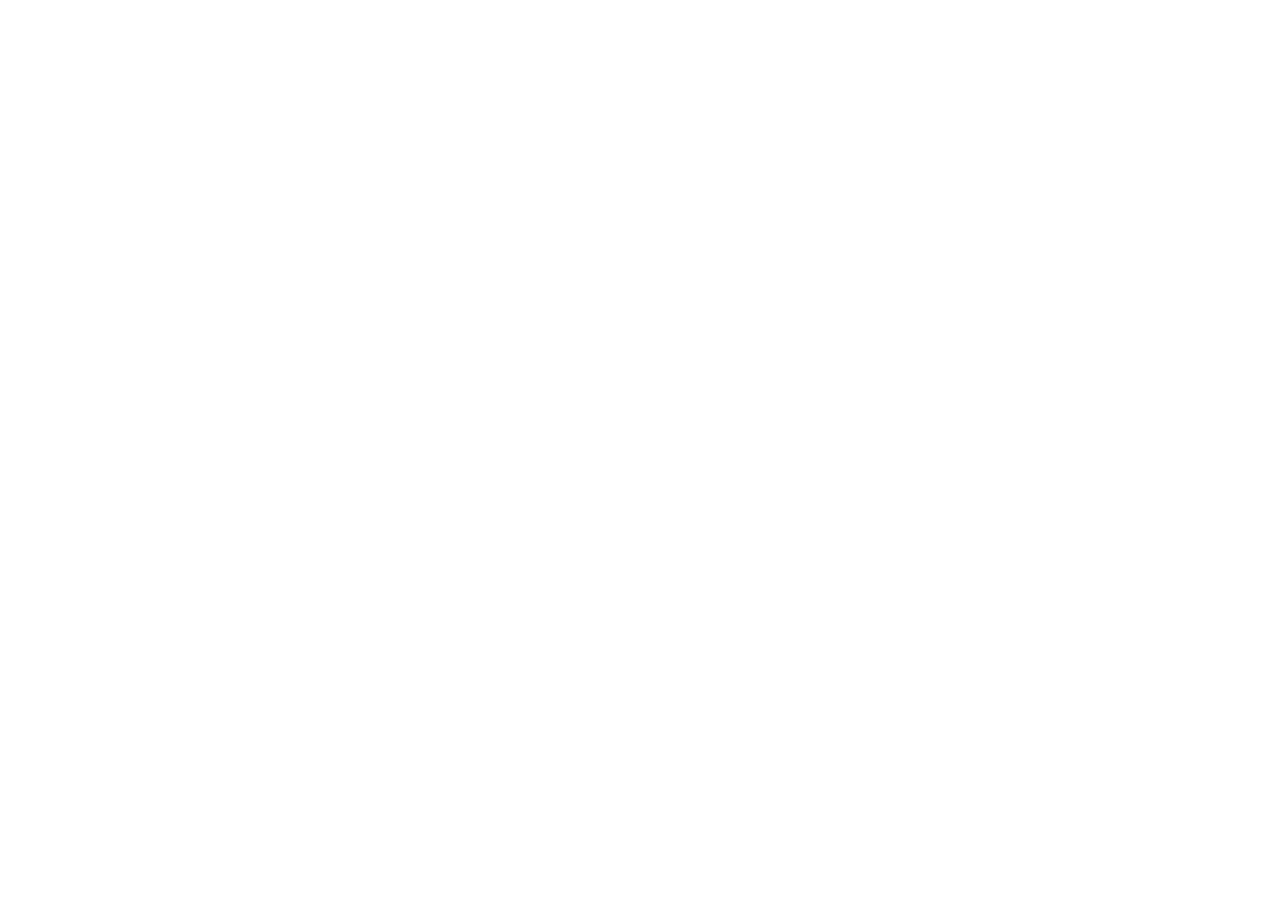
==== Raster/index.html @ d41b0ab7 "go" ====
<!DOCTYPE html>
<html lang="en">
<head>
    <meta charset="UTF-8">
    <meta http-equiv="X-UA-Compatible" content="IE=edge">
    <meta name="viewport" content="width=device-width, initial-scale=1.0">
    <title>Grid</title>
    <link rel="stylesheet" href="Raster/css/style.css">
    <link rel="icon" type="image/gif" href="Raster/css/favicon.png">
</head>
<body>
    <section>

        
    </section>
</body>
</html>
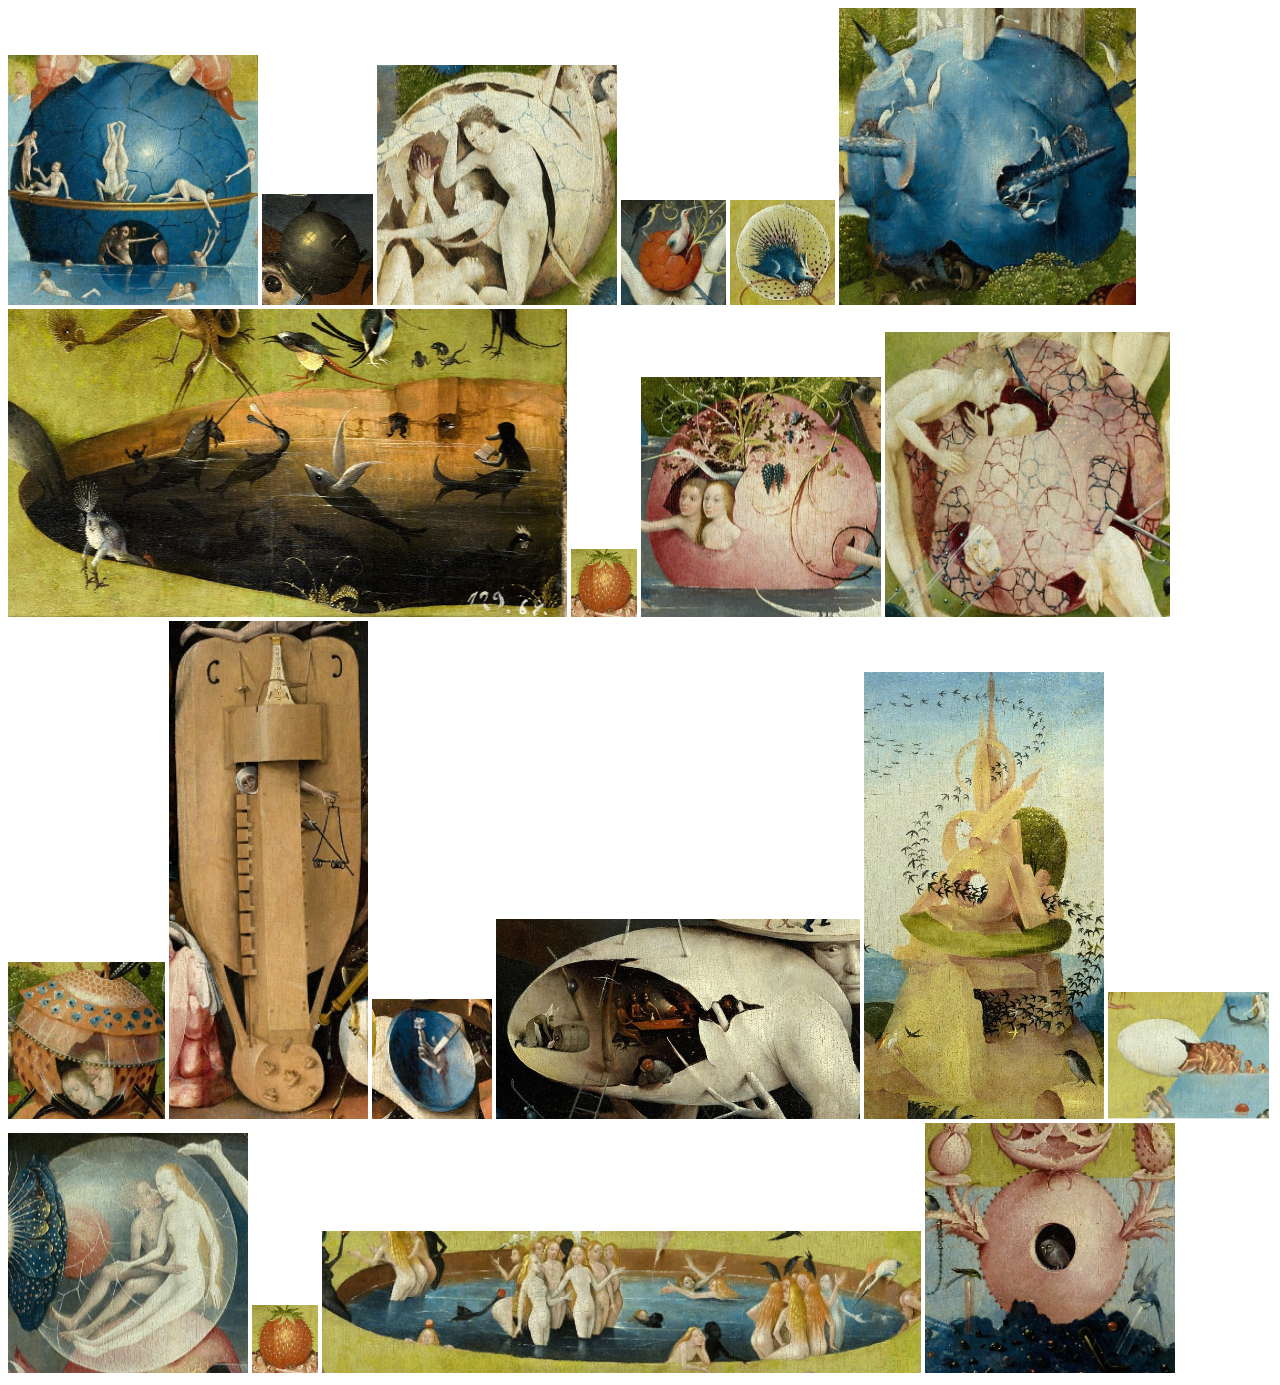
==== commit da5bcc86: "all" ====
--- a/Raster/index.html
+++ b/Raster/index.html
@@ -5,11 +5,32 @@
     <meta http-equiv="X-UA-Compatible" content="IE=edge">
     <meta name="viewport" content="width=device-width, initial-scale=1.0">
     <title>Grid</title>
-    <link rel="stylesheet" href="Raster/css/style.css">
-    <link rel="icon" type="image/gif" href="Raster/css/favicon.png">
-</head>
+    <link rel="stylesheet" href="Assets/style.css">
+
 <body>
     <section>
+        <div class="grid">
+            <img src="images/Ausschnitt-0.png"  id="one" alt="">
+            <img src="images/Ausschnitt-1.png"  alt="">
+            <img src="images/Ausschnitt-2.png"  id="two" alt="">
+            <img src="images/Ausschnitt-4.png"  id="three" alt="">
+            <img src="images/Ausschnitt-3.png"  alt="">
+            <img src="images/Ausschnitt-5.png"  alt="">
+            <img src="images/Ausschnitt-6.png"  id="four" alt="">
+            <img src="images/Ausschnitt-7.png"  id="five" alt="">
+            <img src="images/Ausschnitt-9.png"  alt="">
+            <img src="images/Ausschnitt-8.png"  alt="">
+            <img src="images/Ausschnitt-11.png"  id="six" alt="">
+            <img src="images/Ausschnitt-10.png"  id="seven" alt="">
+            <img src="images/Ausschnitt-12.png"  alt="">
+            <img src="images/Ausschnitt-13.png"  alt="">
+            <img src="images/Ausschnitt-15.png"  id="eight" alt="">
+            <img src="images/Ausschnitt-19.png"  id="nine" alt="">
+            <img src="images/Ausschnitt-16.png"  alt="">
+            <img src="images/Ausschnitt-7.png"  alt="">
+            <img src="images/Ausschnitt-14.png"  id="ten" alt="">
+            <img src="images/Ausschnitt-18.png"  id="eleven" alt="">
+        </div>
 
         
     </section>
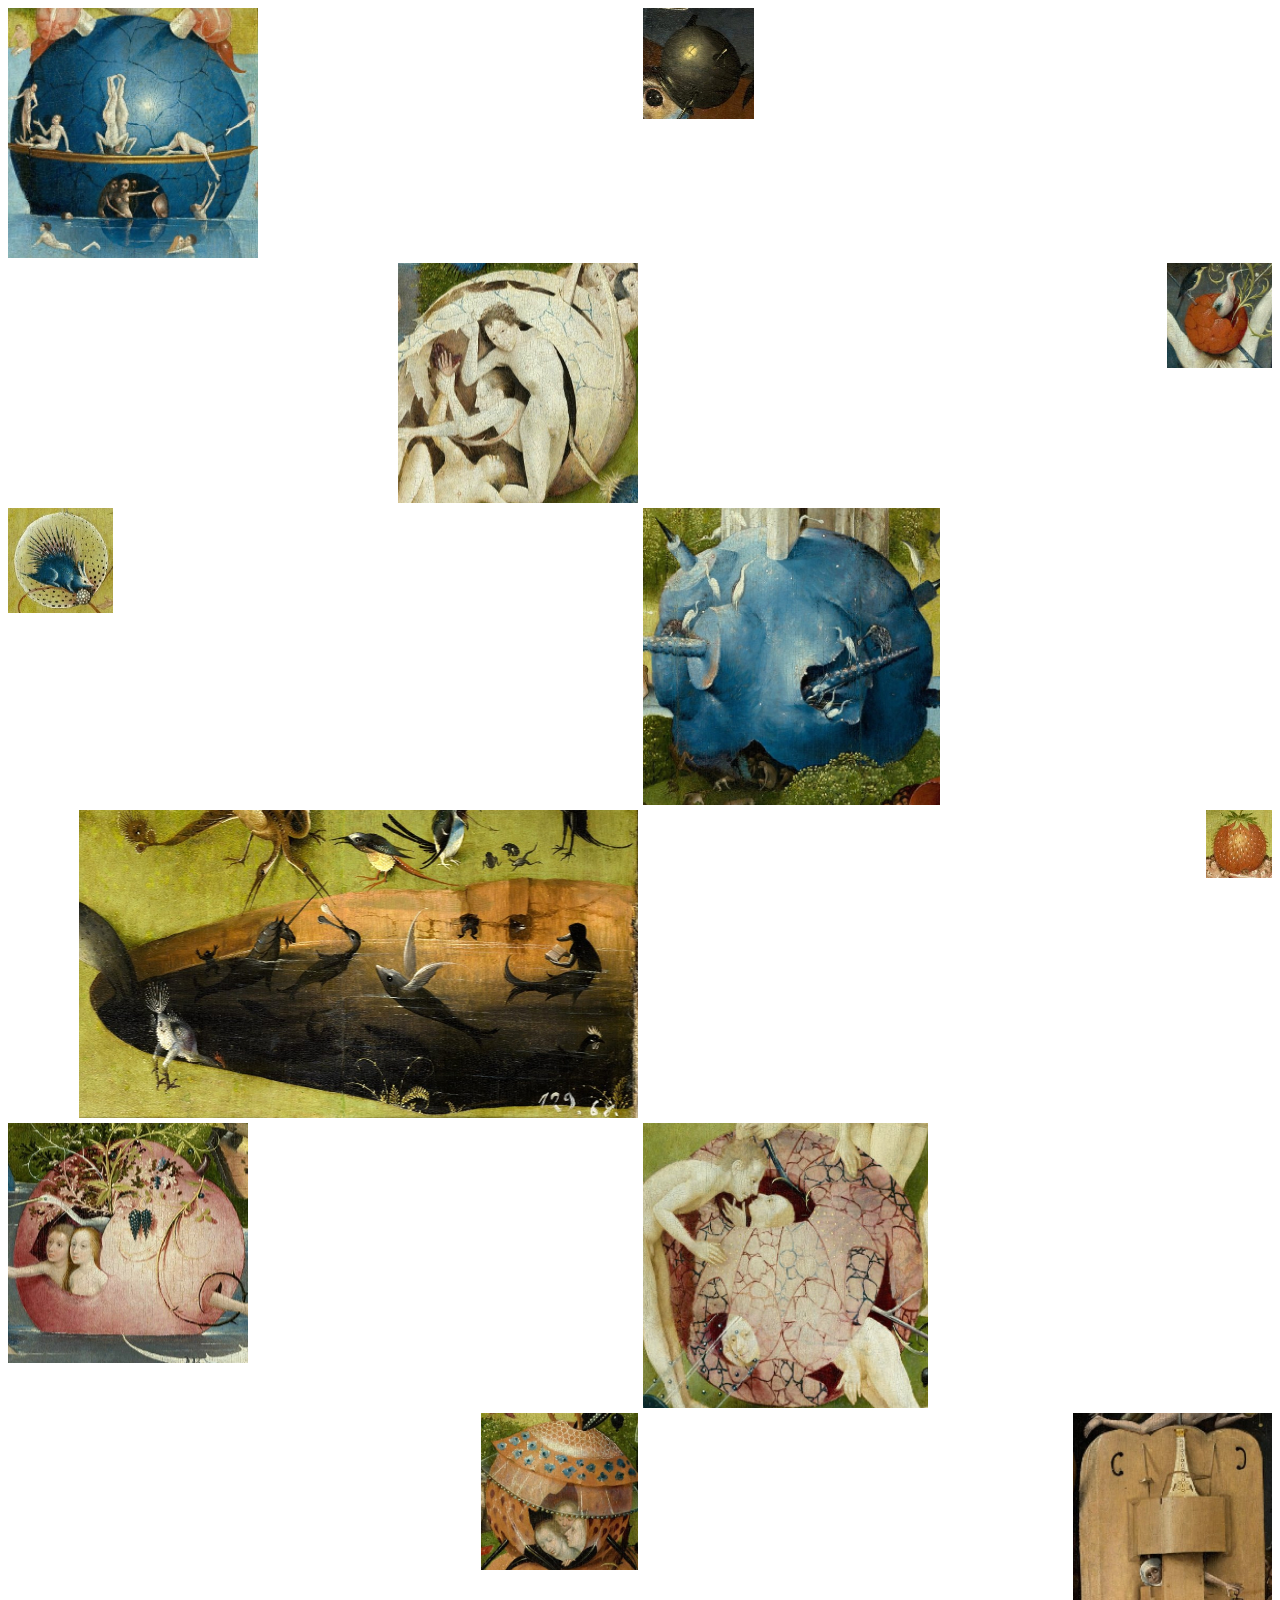
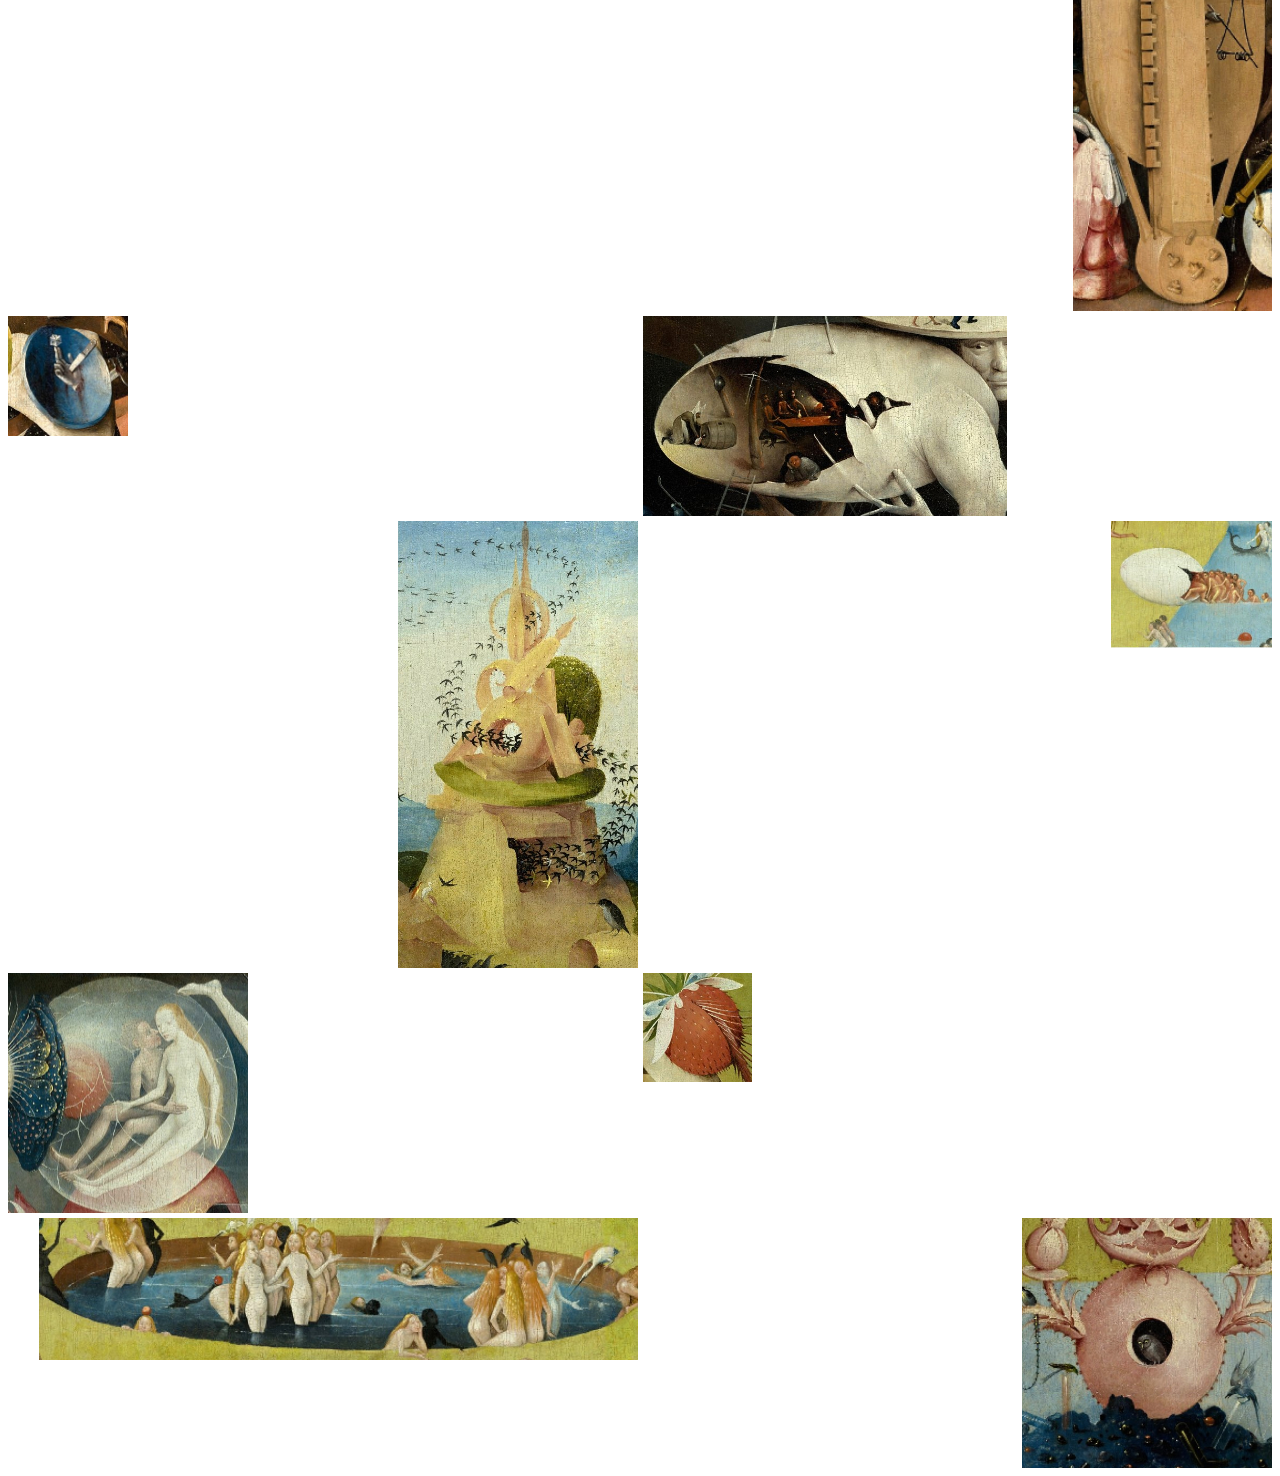
==== commit 00b34291: "go" ====
--- a/Raster/index.html
+++ b/Raster/index.html
@@ -5,7 +5,7 @@
     <meta http-equiv="X-UA-Compatible" content="IE=edge">
     <meta name="viewport" content="width=device-width, initial-scale=1.0">
     <title>Grid</title>
-    <link rel="stylesheet" href="Assets/style.css">
+    <link rel="stylesheet" href="css/style.css">
 
 <body>
     <section>
@@ -27,12 +27,10 @@
             <img src="images/Ausschnitt-15.png"  id="eight" alt="">
             <img src="images/Ausschnitt-19.png"  id="nine" alt="">
             <img src="images/Ausschnitt-16.png"  alt="">
-            <img src="images/Ausschnitt-7.png"  alt="">
+            <img src="images/Ausschnitt-17.png"  alt="">
             <img src="images/Ausschnitt-14.png"  id="ten" alt="">
             <img src="images/Ausschnitt-18.png"  id="eleven" alt="">
         </div>
-
-        
     </section>
 </body>
 </html>
--- a/Raster/css/style.css
+++ b/Raster/css/style.css
@@ -0,0 +1,68 @@
+body{
+margin: none;
+
+}
+.section {
+    min-height: 100vh;
+}
+
+
+.grid {
+    display: grid;
+    grid-template-columns: 1fr 1fr;
+    grid-template-rows: auto auto;
+    flex: 1;
+    grid-column-gap: 5px;
+    grid-row-gap: 5px;
+
+}
+
+@media screen and (max-width: 479px) {
+    .grid {
+        grid-template-columns: 1fr;
+    }
+}
+
+#one {
+    align-self: stretch;
+}
+
+#two {
+    justify-self: end;
+}
+
+#three {
+    justify-self: end;
+}
+
+#four {
+    justify-self: end;
+}
+
+#five {
+    justify-self: end;
+}
+
+#six {
+    justify-self: end;
+}
+
+#seven {
+    justify-self: end;
+}
+
+#eight {
+    justify-self: end;
+}
+
+#nine {
+    justify-self: end;
+}
+
+#ten {
+    justify-self: end;
+}
+
+#eleven {
+    justify-self: end;
+}
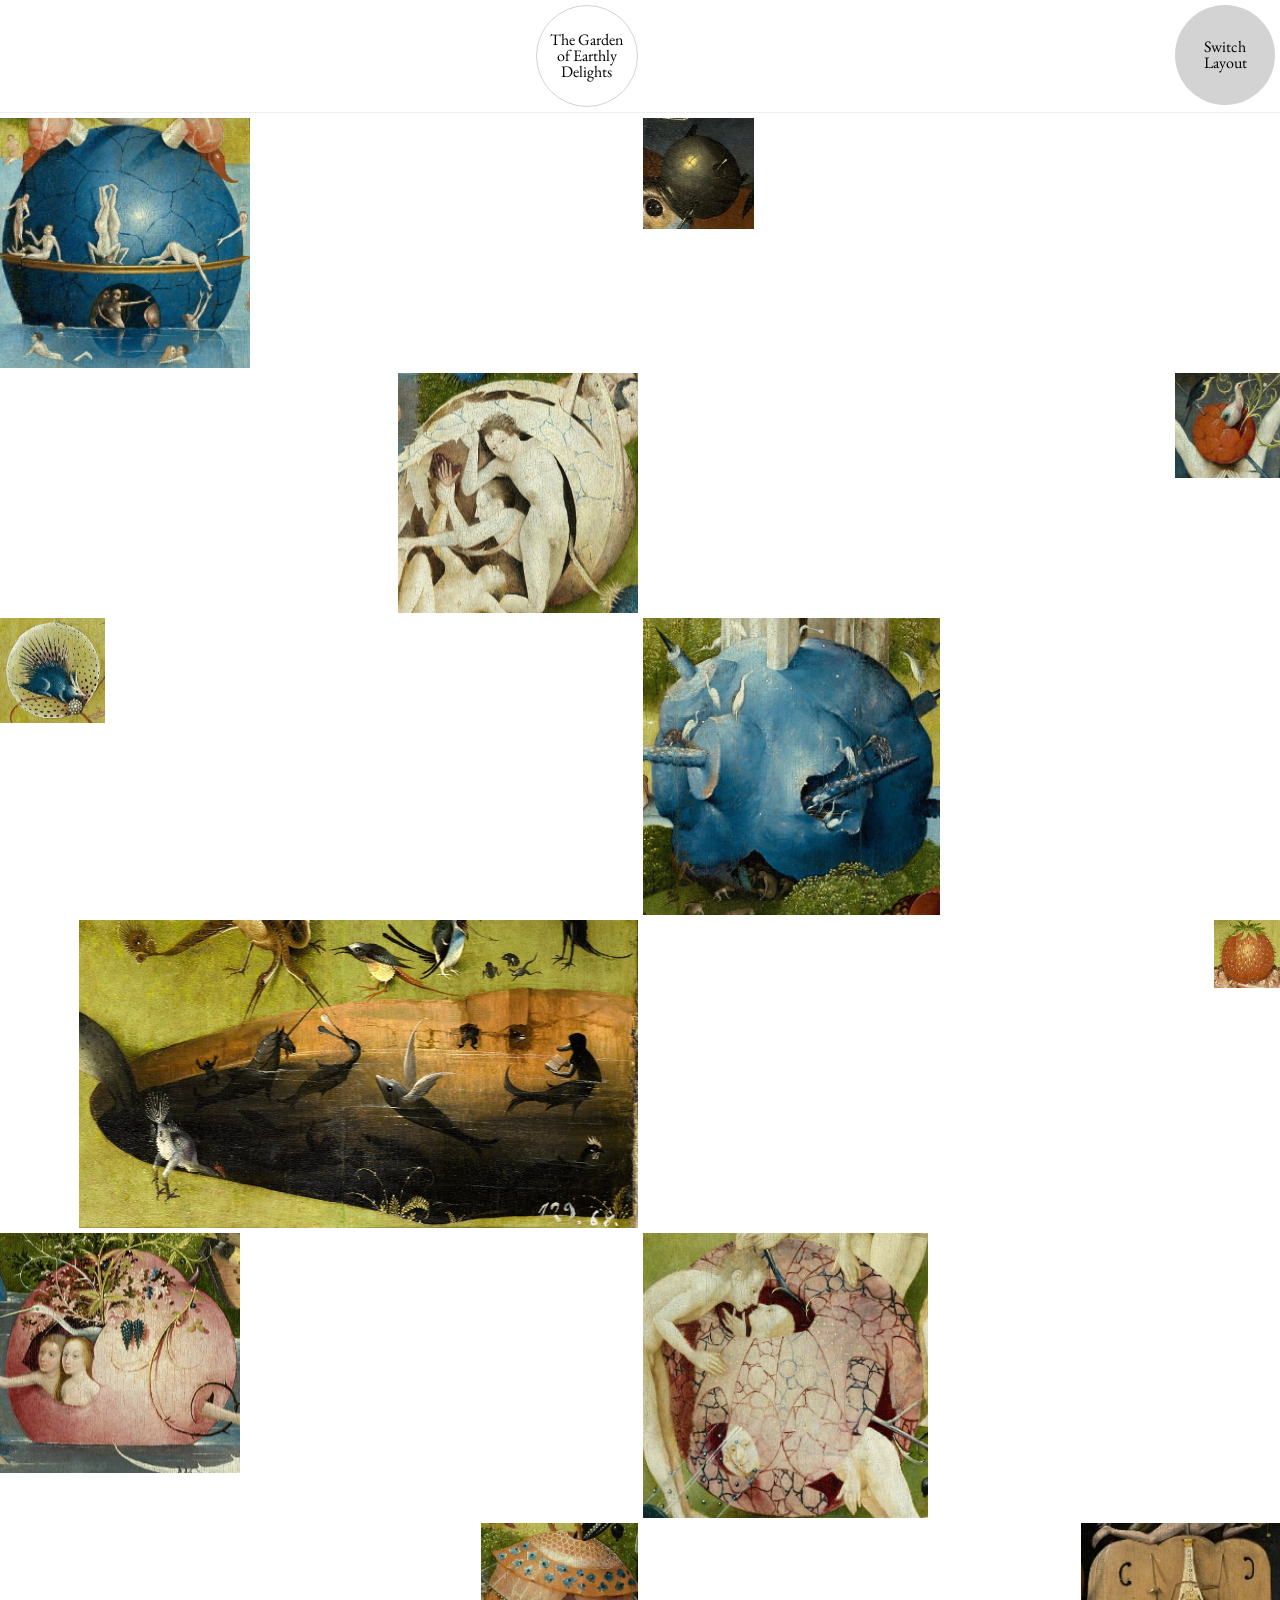
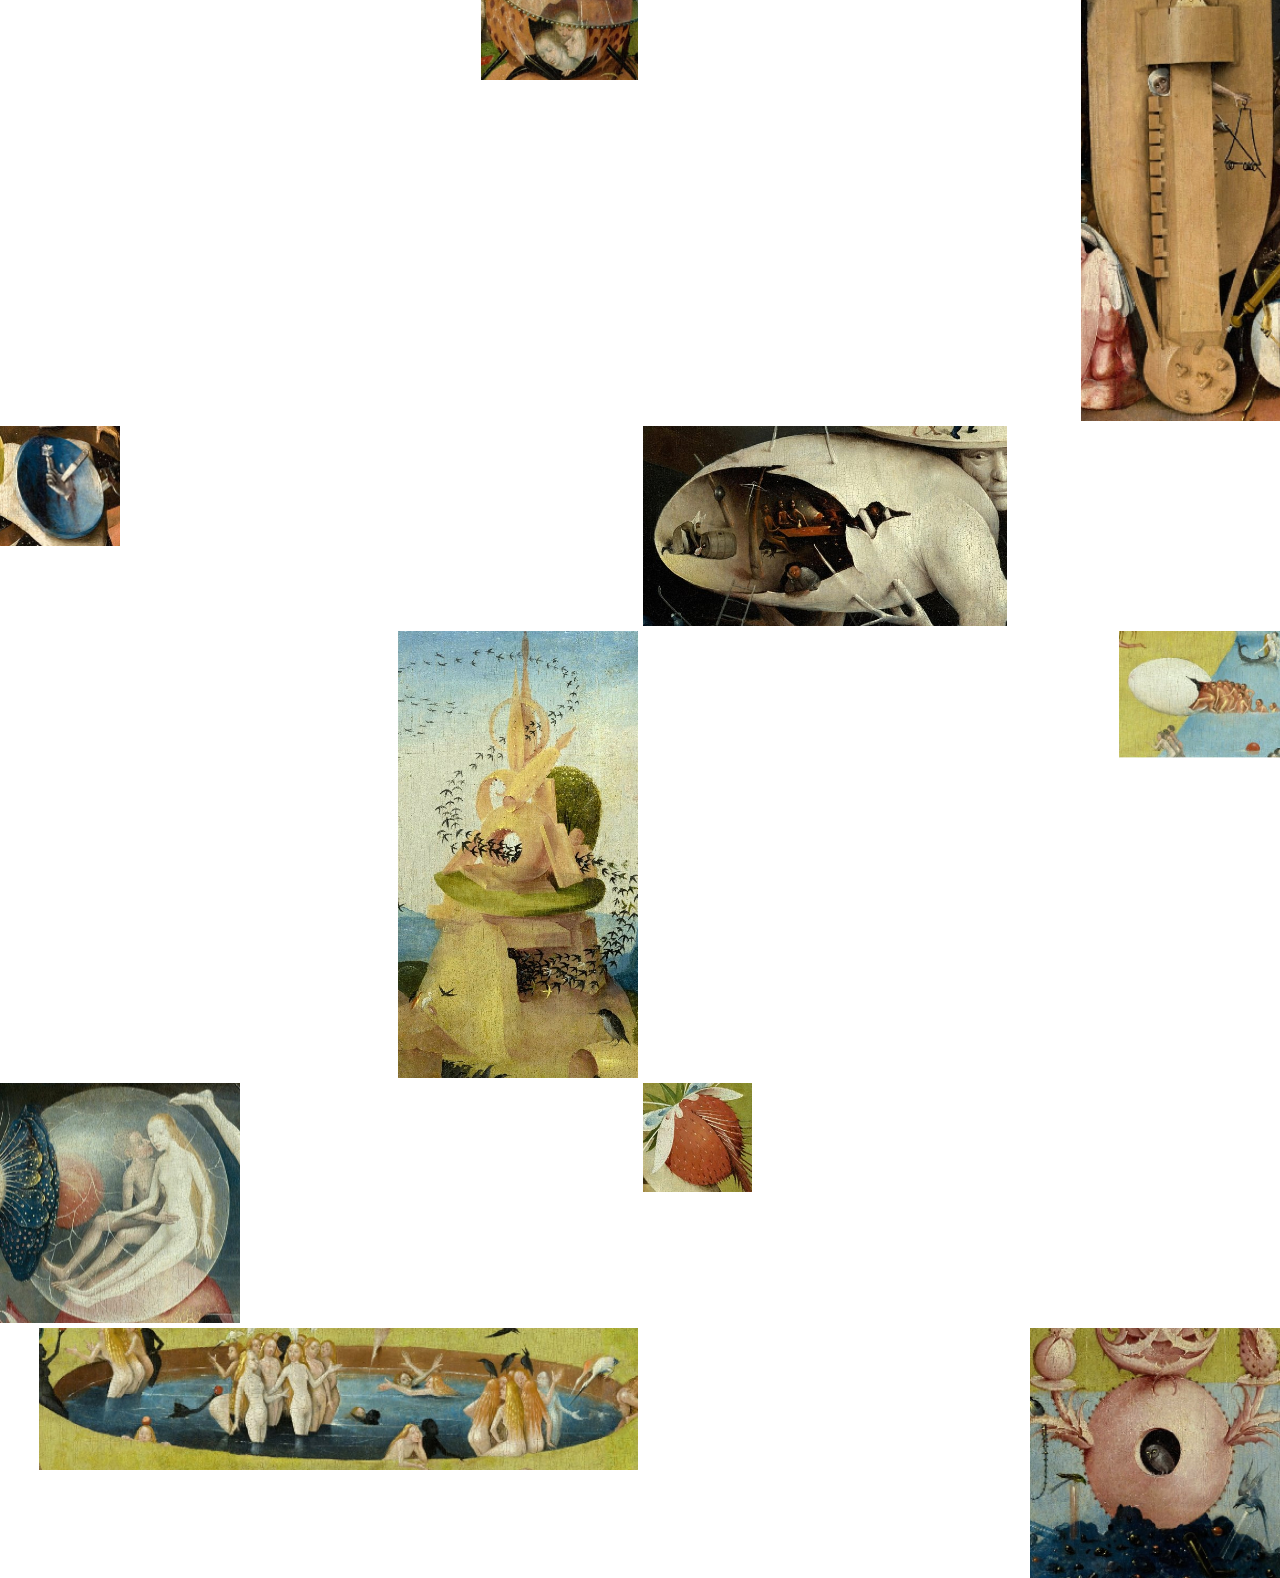
==== commit 9e97a29e: "---" ====
--- a/Raster/index.html
+++ b/Raster/index.html
@@ -4,32 +4,42 @@
     <meta charset="UTF-8">
     <meta http-equiv="X-UA-Compatible" content="IE=edge">
     <meta name="viewport" content="width=device-width, initial-scale=1.0">
-    <title>Grid</title>
+    <title>CSS Grid</title>
+    <link rel="stylesheet" href="css/normalize.css" />
     <link rel="stylesheet" href="css/style.css">
+    <link rel="icon" href="data:image/svg+xml,<svg xmlns=%22http://www.w3.org/2000/svg%22 viewBox=%220 0 100 100%22><text y=%22.9em%22 font-size=%2290%22>⚔️</text></svg>">
+    <link rel="preconnect" href="https://fonts.gstatic.com">
+    <link href="https://fonts.googleapis.com/css2?family=EB+Garamond&display=swap" rel="stylesheet">
+
 
 <body>
+    <section class="nav">
+         <p class="title">The Garden <br> of Earthly <br> Delights</p>
+        <button  id="button"  type="button" onclick="document.getElementById('grid').style.cssText = 'display: block; position: absolute'">Switch Layout</button>
+    </section>
+
     <section>
-        <div class="grid">
-            <img src="images/Ausschnitt-0.png"  id="one" alt="">
-            <img src="images/Ausschnitt-1.png"  alt="">
-            <img src="images/Ausschnitt-2.png"  id="two" alt="">
-            <img src="images/Ausschnitt-4.png"  id="three" alt="">
-            <img src="images/Ausschnitt-3.png"  alt="">
-            <img src="images/Ausschnitt-5.png"  alt="">
-            <img src="images/Ausschnitt-6.png"  id="four" alt="">
-            <img src="images/Ausschnitt-7.png"  id="five" alt="">
-            <img src="images/Ausschnitt-9.png"  alt="">
-            <img src="images/Ausschnitt-8.png"  alt="">
-            <img src="images/Ausschnitt-11.png"  id="six" alt="">
-            <img src="images/Ausschnitt-10.png"  id="seven" alt="">
-            <img src="images/Ausschnitt-12.png"  alt="">
-            <img src="images/Ausschnitt-13.png"  alt="">
-            <img src="images/Ausschnitt-15.png"  id="eight" alt="">
-            <img src="images/Ausschnitt-19.png"  id="nine" alt="">
-            <img src="images/Ausschnitt-16.png"  alt="">
-            <img src="images/Ausschnitt-17.png"  alt="">
-            <img src="images/Ausschnitt-14.png"  id="ten" alt="">
-            <img src="images/Ausschnitt-18.png"  id="eleven" alt="">
+        <div class="grid" id="grid">
+            <img src="images/Ausschnitt-0.png"  id="one" alt="The Garden of Earthly Delights by Bosch High">
+            <img src="images/Ausschnitt-1.png"  alt="The Garden of Earthly Delights by Bosch High">
+            <img src="images/Ausschnitt-2.png"  id="two" alt="The Garden of Earthly Delights by Bosch High">
+            <img src="images/Ausschnitt-4.png"  id="three" alt="The Garden of Earthly Delights by Bosch High">
+            <img src="images/Ausschnitt-3.png"  alt="The Garden of Earthly Delights by Bosch High">
+            <img src="images/Ausschnitt-5.png"  alt="The Garden of Earthly Delights by Bosch High">
+            <img src="images/Ausschnitt-6.png"  id="four" >
+            <img src="images/Ausschnitt-7.png"  id="five" alt="The Garden of Earthly Delights by Bosch High">
+            <img src="images/Ausschnitt-9.png"  alt="The Garden of Earthly Delights by Bosch High">
+            <img src="images/Ausschnitt-8.png"  alt="The Garden of Earthly Delights by Bosch High">
+            <img src="images/Ausschnitt-11.png"  id="six" alt="The Garden of Earthly Delights by Bosch High">
+            <img src="images/Ausschnitt-10.png"  id="seven" alt="The Garden of Earthly Delights by Bosch High">
+            <img src="images/Ausschnitt-12.png"  alt="The Garden of Earthly Delights by Bosch High">
+            <img src="images/Ausschnitt-13.png"  alt="The Garden of Earthly Delights by Bosch High">
+            <img src="images/Ausschnitt-15.png"  id="eight" alt="The Garden of Earthly Delights by Bosch High">
+            <img src="images/Ausschnitt-19.png"  id="nine" alt="The Garden of Earthly Delights by Bosch High">
+            <img src="images/Ausschnitt-16.png"  alt="The Garden of Earthly Delights by Bosch High">
+            <img src="images/Ausschnitt-17.png"  alt="The Garden of Earthly Delights by Bosch High">
+            <img src="images/Ausschnitt-14.png"  id="ten" lt="The Garden of Earthly Delights by Bosch High">
+            <img src="images/Ausschnitt-18.png"  id="eleven" alt="The Garden of Earthly Delights by Bosch High">
         </div>
     </section>
 </body>
--- a/Raster/css/style.css
+++ b/Raster/css/style.css
@@ -1,9 +1,83 @@
 body{
-margin: none;
-
+margin: 0;
+padding: 0;
+font-family: 'EB Garamond',serif;
+line-height: 1;
+text-align: center;
 }
 .section {
     min-height: 100vh;
+}
+
+p{
+    margin: 0;
+}
+
+.nav{
+    border-bottom: 1px solid rgb(238, 238, 238);
+    background-color: white;
+    padding: 5px 5px;
+    margin-bottom: 5px;
+    display: grid;
+    justify-items: end;
+    align-items: start;
+    grid-auto-columns: 1fr;
+    grid-column-gap: 5px;
+    grid-row-gap: 5px;
+    grid-template-columns: 1fr 1fr;
+    grid-template-rows: auto;
+    position: sticky;
+    top: 0%;
+  }
+
+.title {
+    width: 100px;
+    height: 100px;
+    border-radius: 100vw;
+    border: 1px solid lightgray;
+    display: flex;
+    justify-content: center;
+    align-items: center;
+
+}
+
+button{
+    width:100px;
+    height: 100px;;
+    padding: 8px 16px ;
+    background-color: lightgray;
+    border: none;
+    border-radius: 100vw;
+    font-family: 'EB Garamond',serif;
+    font-size: 1rem;
+    line-height: 1;
+
+    animation-name: rotate;
+    animation-duration: 10s;
+    animation-iteration-count: infinite;
+    animation-timing-function: linear;
+    border-radius: 50%;
+    
+}
+
+@keyframes rotate {
+    from {
+        transform: rotate(-360deg);
+    }
+
+    to {
+        transform: rotate(360deg);
+    }
+}
+
+button:hover{
+    background-color: darkgray;
+    cursor: pointer;
+}
+
+
+img{
+    max-width: 100%;
 }
 
 
@@ -17,7 +91,7 @@
 
 }
 
-@media screen and (max-width: 479px) {
+@media screen and (max-width: 1200px) {
     .grid {
         grid-template-columns: 1fr;
     }
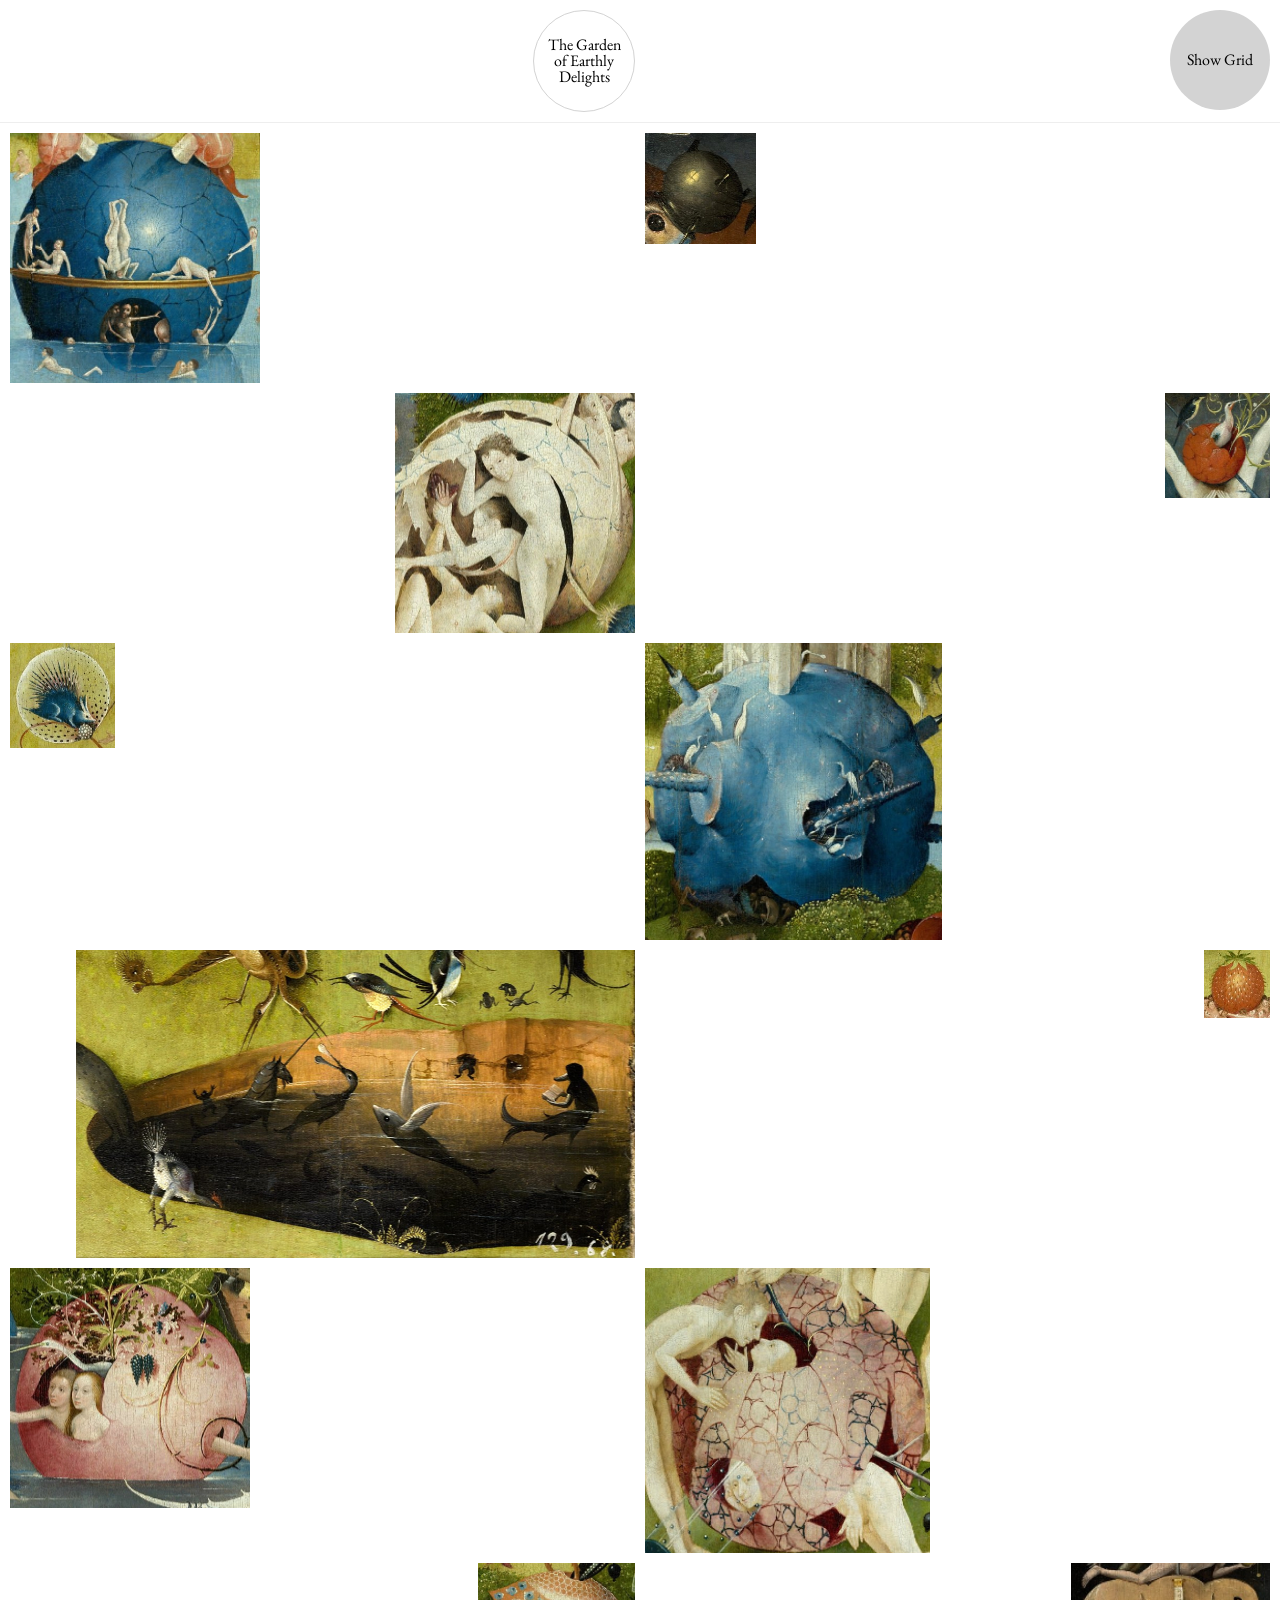
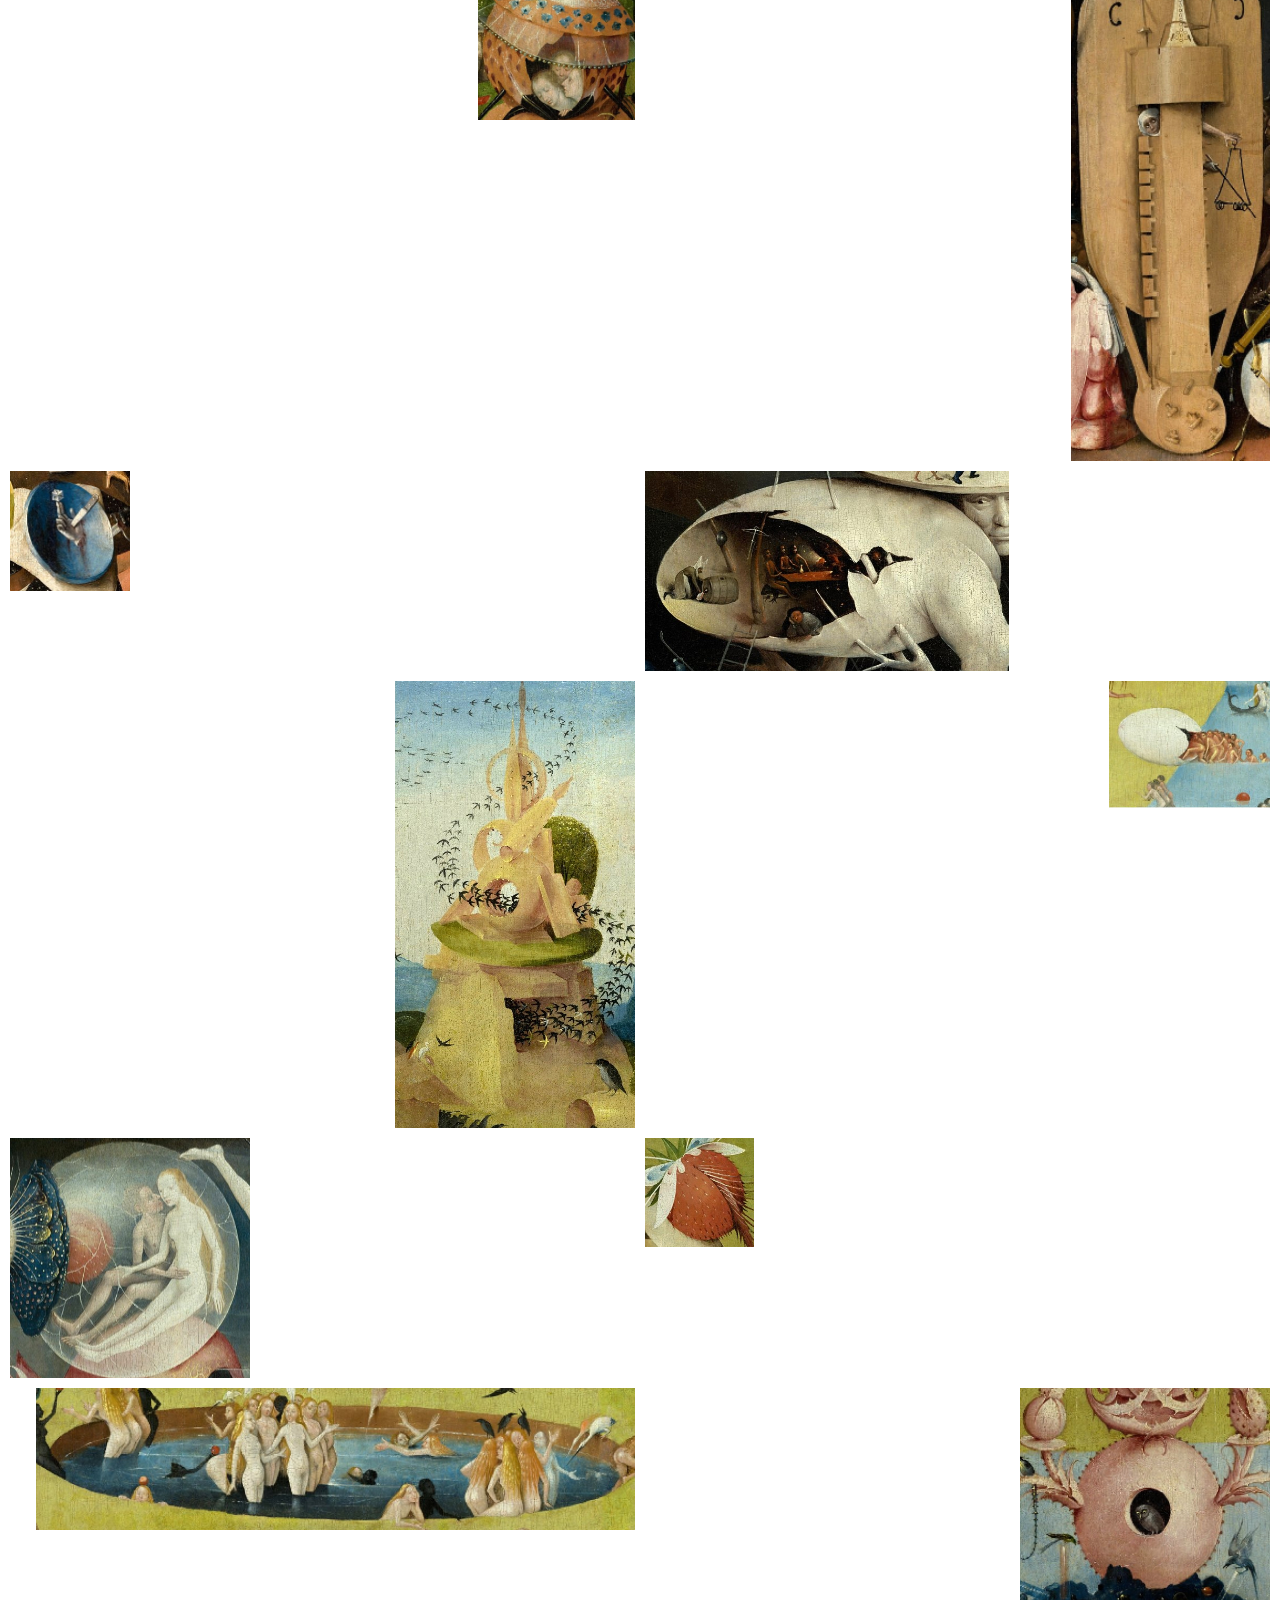
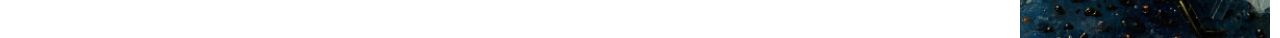
==== commit 0230c916: "finish" ====
--- a/Raster/index.html
+++ b/Raster/index.html
@@ -15,12 +15,12 @@
 <body>
     <section class="nav">
          <p class="title">The Garden <br> of Earthly <br> Delights</p>
-        <button  id="button"  type="button" onclick="document.getElementById('grid').style.cssText = 'display: block; position: absolute'">Switch Layout</button>
+        <button type="button" onclick="document.getElementById('show').style.cssText = 'display: flex;'">Show Grid</button>
     </section>
 
     <section>
-        <div class="grid" id="grid">
-            <img src="images/Ausschnitt-0.png"  id="one" alt="The Garden of Earthly Delights by Bosch High">
+        <div class="grid">
+            <img src="images/Ausschnitt-0.png"  alt="The Garden of Earthly Delights by Bosch High">
             <img src="images/Ausschnitt-1.png"  alt="The Garden of Earthly Delights by Bosch High">
             <img src="images/Ausschnitt-2.png"  id="two" alt="The Garden of Earthly Delights by Bosch High">
             <img src="images/Ausschnitt-4.png"  id="three" alt="The Garden of Earthly Delights by Bosch High">
@@ -42,5 +42,15 @@
             <img src="images/Ausschnitt-18.png"  id="eleven" alt="The Garden of Earthly Delights by Bosch High">
         </div>
     </section>
+
+    <div class="show" id="show">
+        <div class="guide"></div>
+        <div class="guide"></div>
+        <div class="guide"></div>
+    </div>
+    
+
+    
 </body>
-</html>+</html>
+
--- a/Raster/css/style.css
+++ b/Raster/css/style.css
@@ -1,3 +1,7 @@
+html{
+    scroll-behavior: smooth;
+}
+
 body{
 margin: 0;
 padding: 0;
@@ -5,6 +9,12 @@
 line-height: 1;
 text-align: center;
 }
+
+
+::-webkit-scrollbar {
+    display: none;
+}
+
 .section {
     min-height: 100vh;
 }
@@ -16,18 +26,17 @@
 .nav{
     border-bottom: 1px solid rgb(238, 238, 238);
     background-color: white;
-    padding: 5px 5px;
-    margin-bottom: 5px;
+    padding: 10px;
+    margin-bottom: 10px;
     display: grid;
     justify-items: end;
     align-items: start;
     grid-auto-columns: 1fr;
-    grid-column-gap: 5px;
-    grid-row-gap: 5px;
+    grid-column-gap: 10px;
     grid-template-columns: 1fr 1fr;
-    grid-template-rows: auto;
     position: sticky;
     top: 0%;
+    z-index: 1;
   }
 
 .title {
@@ -86,57 +95,99 @@
     grid-template-columns: 1fr 1fr;
     grid-template-rows: auto auto;
     flex: 1;
-    grid-column-gap: 5px;
-    grid-row-gap: 5px;
+    grid-column-gap: 10px;
+    grid-row-gap: 10px;
+    position: relative;
+    z-index: 2;
+    padding-left: 10px;
+    padding-right: 10px;
 
+}
+
+
+
+.show {
+    display: none;
+    justify-content: space-around;
+    position: fixed;
+    left: 0%;
+    top: 0%;
+    right: 0%;
+    bottom: 0%;
+    z-index: 1;
+}
+
+.guide {
+    position: absolute;
+    left: 0%;
+    top: 0%;
+    right: auto;
+    bottom: auto;
+    width: 10px;
+    height: 100vh;
+    margin-right: auto;
+    margin-left: auto;
+    border-right: 1px solid #dadada;
+    border-left: 1px solid #dadada;
+}
+
+.guide:nth-child(1){
+    position: relative;
+    width: 10px;
+    height: 100vh;
+    margin-right: auto;
+    margin-left: auto;
+    border-right: 1px solid #dadada;
+    border-left: 1px solid #dadada;
+}
+.guide:nth-child(2) {
+    left: auto;
+    top: 0%;
+    right: 0%;
+    bottom: auto;
+    width: 10px;
+    height: 100vh;
+    margin-right: auto;
+    margin-left: auto;
+    border-right: 1px solid #dadada;
+    border-left: 1px solid #dadada;
+}
+
+
+#two,
+#three,
+#four,
+#five,
+#six,
+#seven,
+#eight,
+#nine,
+#ten,
+#eleven {
+    justify-self: end;
 }
 
 @media screen and (max-width: 1200px) {
     .grid {
         grid-template-columns: 1fr;
     }
-}
 
-#one {
-    align-self: stretch;
-}
+    .guide:nth-child(1) {
+        display: none;
+    }
 
-#two {
-    justify-self: end;
-}
+   button,
+   [type="button"],
+   [type="reset"],
+   [type="submit"] {
+       -webkit-appearance: button;
+       display: none;
+   }
 
-#three {
-    justify-self: end;
-}
+    .nav{
+        grid-template-columns: 1fr;
 
-#four {
-    justify-self: end;
-}
+    }
 
-#five {
-    justify-self: end;
-}
-
-#six {
-    justify-self: end;
-}
-
-#seven {
-    justify-self: end;
-}
-
-#eight {
-    justify-self: end;
-}
-
-#nine {
-    justify-self: end;
-}
-
-#ten {
-    justify-self: end;
-}
-
-#eleven {
-    justify-self: end;
+    
 }
